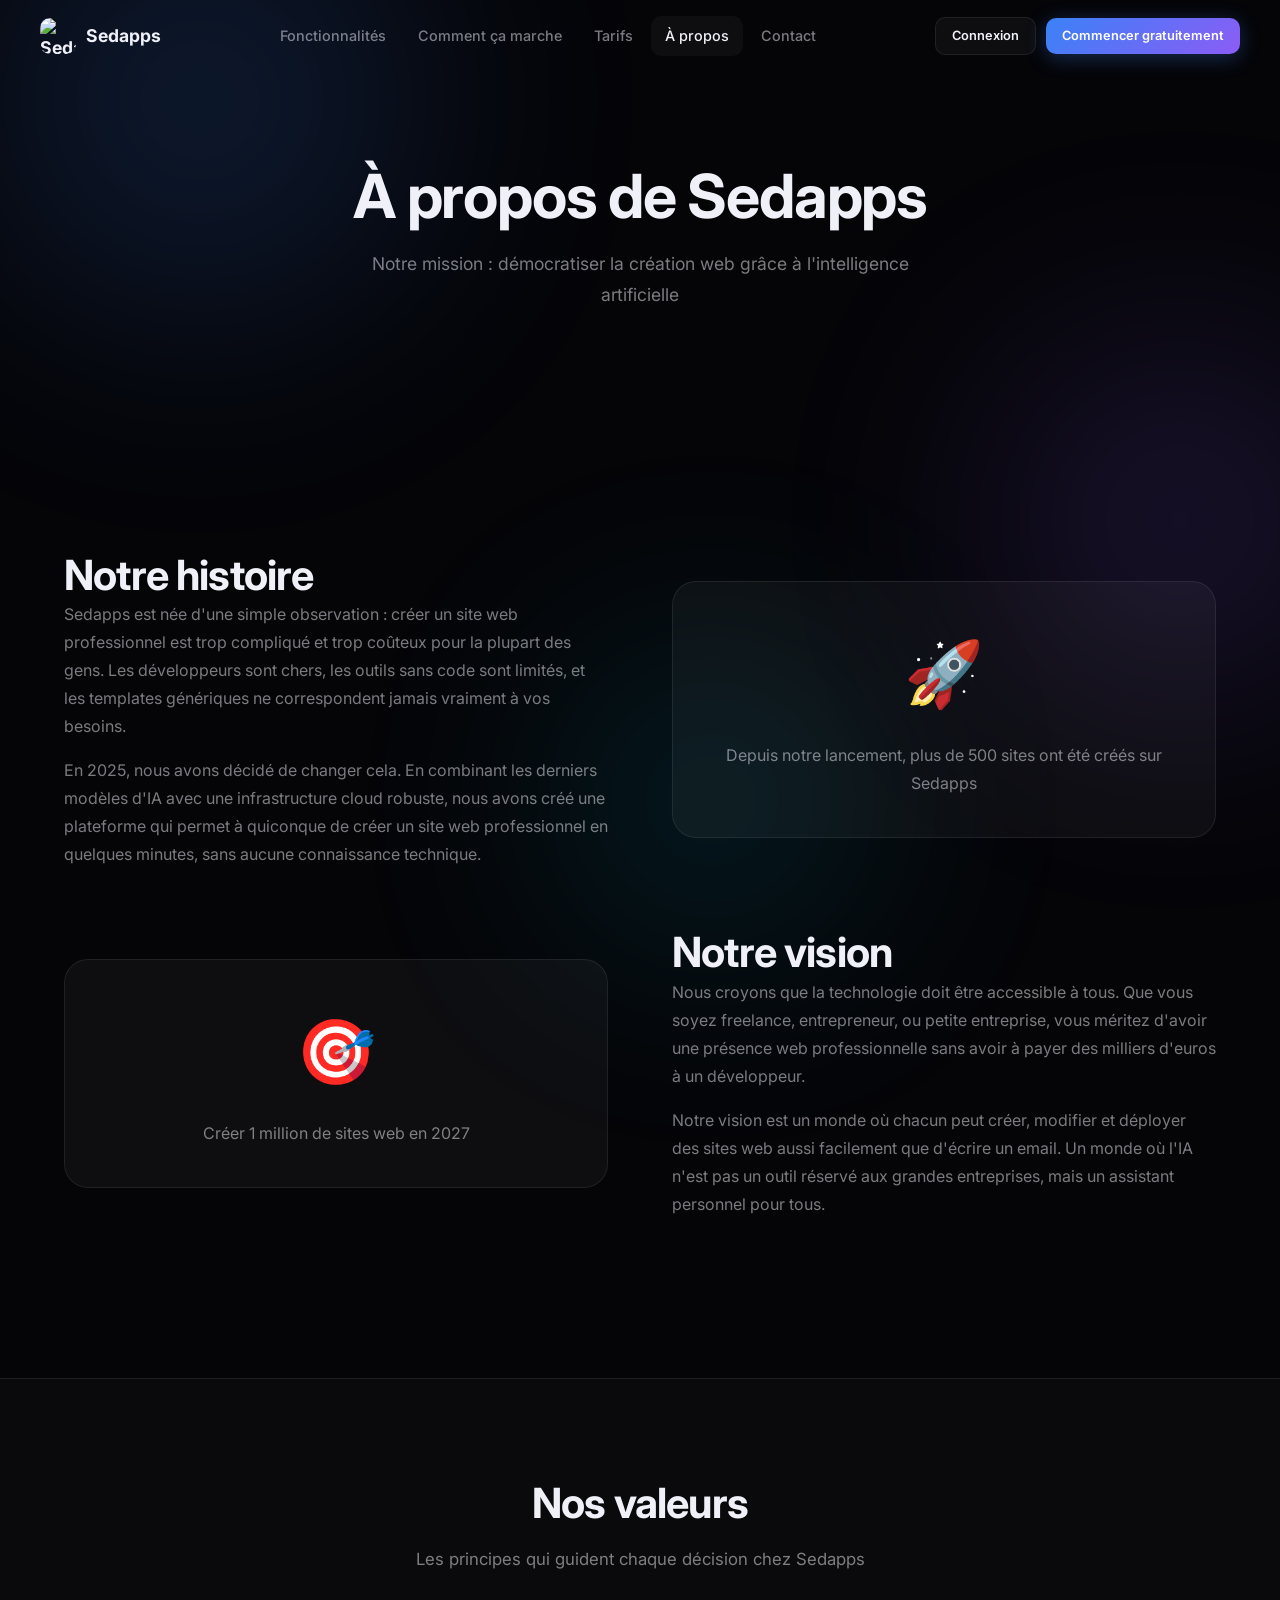
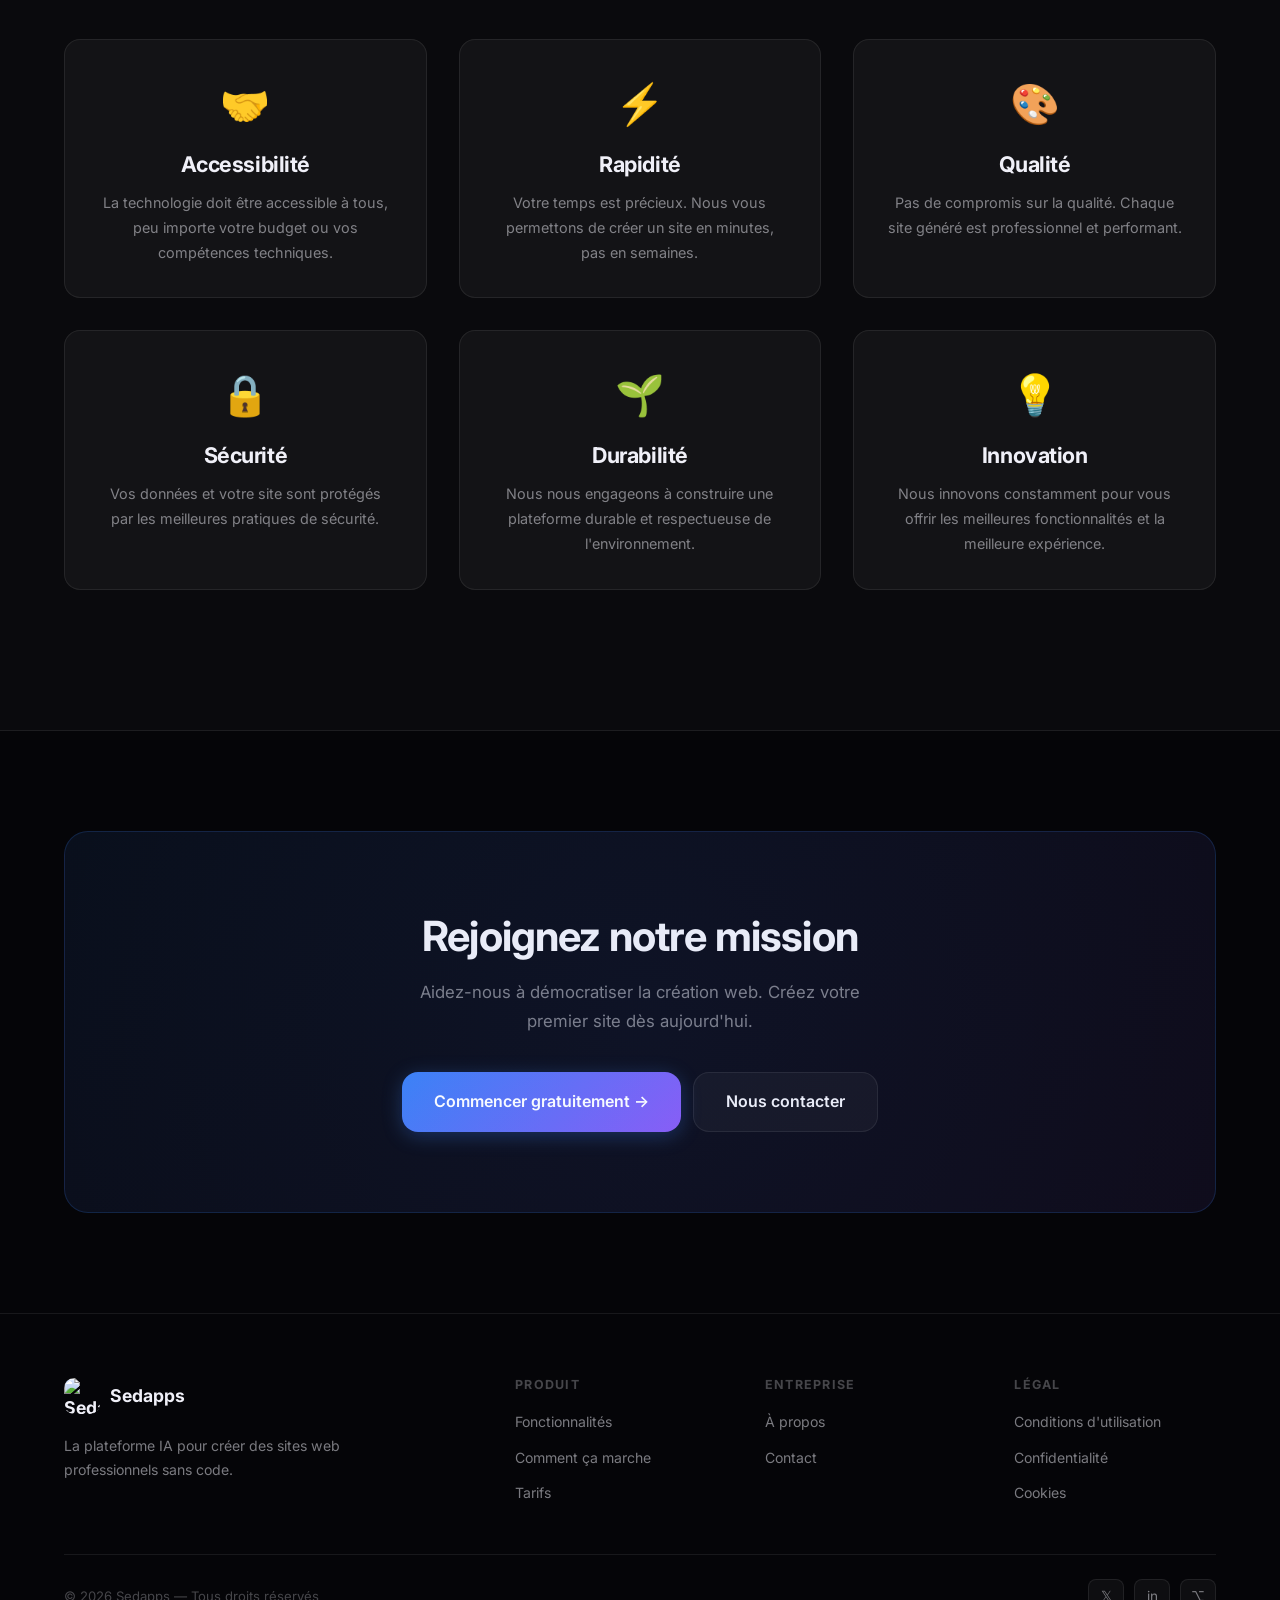
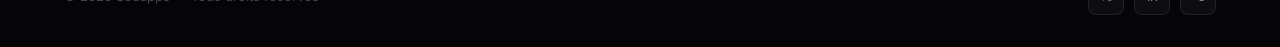
==== about.html @ 6ec0b5d5 "Add files via upload" ====
<!DOCTYPE html>
<html lang="fr">
<head>
<meta charset="UTF-8">
<meta name="viewport" content="width=device-width, initial-scale=1.0">
<title>À propos — Sedapps</title>
<meta name="description" content="Découvrez l'histoire et la mission de Sedapps">
<link rel="icon" href="img/logo-sedapps.png" type="image/png">
<link href="https://fonts.googleapis.com/css2?family=Inter:wght@400;500;600;700;800;900&display=swap" rel="stylesheet">
<link rel="stylesheet" href="shared.css">
<style>
.about-grid{display:grid;grid-template-columns:1fr 1fr;gap:64px;align-items:center;margin:60px 0}
.about-grid.rev{direction:rtl}
.about-grid.rev>*{direction:ltr}
.values-grid{display:grid;grid-template-columns:repeat(3,1fr);gap:32px;margin:40px 0}
.value-card{padding:32px;background:var(--surface);border:1px solid var(--border);border-radius:var(--r);text-align:center}
.value-card .emoji{font-size:2.5rem;margin-bottom:16px}
.value-card h3{margin-bottom:12px}
.value-card p{font-size:.9rem;color:var(--muted)}
@media(max-width:768px){.about-grid{grid-template-columns:1fr;gap:32px}.about-grid.rev{direction:ltr}.values-grid{grid-template-columns:1fr}}
</style>
</head>
<body>
<div class="amb amb-b"></div><div class="amb amb-p"></div><div class="amb amb-c"></div>

<nav class="nav" id="nav">
  <div class="nav-in">
    <a href="index.html" class="nav-logo"><div class="li"><img src="img/logo-sedapps.png" alt="Sedapps"></div><span>Sedapps</span></a>
    <div class="nav-links">
      <a href="features.html">Fonctionnalités</a>
      <a href="how-it-works.html">Comment ça marche</a>
      <a href="pricing.html">Tarifs</a>
      <a href="about.html" class="active">À propos</a>
      <a href="contact.html">Contact</a>
    </div>
    <div class="nav-cta">
      <a href="https://app.sedapps.online/" class="btn btn-s btn-sm">Connexion</a>
      <a href="https://app.sedapps.online/" class="btn btn-p btn-sm">Commencer gratuitement</a>
    </div>
    <button class="burger" id="burger"><span></span><span></span><span></span></button>
  </div>
</nav>
<div class="mob" id="mob">
  <a href="features.html">Fonctionnalités</a>
  <a href="how-it-works.html">Comment ça marche</a>
  <a href="pricing.html">Tarifs</a>
  <a href="about.html" class="active">À propos</a>
  <a href="contact.html">Contact</a>
  <div class="mob-div"></div>
  <a href="https://app.sedapps.online/">Connexion</a>
  <a href="https://app.sedapps.online/" class="btn btn-p">Commencer gratuitement →</a>
</div>

<div class="ph">
  <div class="wrap">
    <h1>À propos de Sedapps</h1>
    <p>Notre mission : démocratiser la création web grâce à l'intelligence artificielle</p>
  </div>
</div>

<section class="section">
  <div class="wrap">
    <div class="about-grid">
      <div>
        <h2>Notre histoire</h2>
        <p>Sedapps est née d'une simple observation : créer un site web professionnel est trop compliqué et trop coûteux pour la plupart des gens. Les développeurs sont chers, les outils sans code sont limités, et les templates génériques ne correspondent jamais vraiment à vos besoins.</p>
        <p style="margin-top:16px">En 2025, nous avons décidé de changer cela. En combinant les derniers modèles d'IA avec une infrastructure cloud robuste, nous avons créé une plateforme qui permet à quiconque de créer un site web professionnel en quelques minutes, sans aucune connaissance technique.</p>
      </div>
      <div style="background:var(--surface);border:1px solid var(--border);border-radius:var(--rl);padding:40px;text-align:center">
        <div style="font-size:4rem;margin-bottom:16px">🚀</div>
        <p style="color:var(--muted)">Depuis notre lancement, plus de 500 sites ont été créés sur Sedapps</p>
      </div>
    </div>

    <div class="about-grid rev">
      <div>
        <h2>Notre vision</h2>
        <p>Nous croyons que la technologie doit être accessible à tous. Que vous soyez freelance, entrepreneur, ou petite entreprise, vous méritez d'avoir une présence web professionnelle sans avoir à payer des milliers d'euros à un développeur.</p>
        <p style="margin-top:16px">Notre vision est un monde où chacun peut créer, modifier et déployer des sites web aussi facilement que d'écrire un email. Un monde où l'IA n'est pas un outil réservé aux grandes entreprises, mais un assistant personnel pour tous.</p>
      </div>
      <div style="background:var(--surface);border:1px solid var(--border);border-radius:var(--rl);padding:40px;text-align:center">
        <div style="font-size:4rem;margin-bottom:16px">🎯</div>
        <p style="color:var(--muted)">Créer 1 million de sites web en 2027</p>
      </div>
    </div>
  </div>
</section>

<section class="section" style="background:rgba(255,255,255,.02);border-top:1px solid var(--border);border-bottom:1px solid var(--border)">
  <div class="wrap">
    <div class="sh">
      <h2>Nos valeurs</h2>
      <p>Les principes qui guident chaque décision chez Sedapps</p>
    </div>
    <div class="values-grid">
      <div class="value-card">
        <div class="emoji">🤝</div>
        <h3>Accessibilité</h3>
        <p>La technologie doit être accessible à tous, peu importe votre budget ou vos compétences techniques.</p>
      </div>
      <div class="value-card">
        <div class="emoji">⚡</div>
        <h3>Rapidité</h3>
        <p>Votre temps est précieux. Nous vous permettons de créer un site en minutes, pas en semaines.</p>
      </div>
      <div class="value-card">
        <div class="emoji">🎨</div>
        <h3>Qualité</h3>
        <p>Pas de compromis sur la qualité. Chaque site généré est professionnel et performant.</p>
      </div>
      <div class="value-card">
        <div class="emoji">🔒</div>
        <h3>Sécurité</h3>
        <p>Vos données et votre site sont protégés par les meilleures pratiques de sécurité.</p>
      </div>
      <div class="value-card">
        <div class="emoji">🌱</div>
        <h3>Durabilité</h3>
        <p>Nous nous engageons à construire une plateforme durable et respectueuse de l'environnement.</p>
      </div>
      <div class="value-card">
        <div class="emoji">💡</div>
        <h3>Innovation</h3>
        <p>Nous innovons constamment pour vous offrir les meilleures fonctionnalités et la meilleure expérience.</p>
      </div>
    </div>
  </div>
</section>

<section class="section">
  <div class="wrap">
    <div class="cta-box">
      <h2>Rejoignez notre mission</h2>
      <p>Aidez-nous à démocratiser la création web. Créez votre premier site dès aujourd'hui.</p>
      <div class="cta-acts">
        <a href="https://app.sedapps.online/" class="btn btn-p btn-lg">Commencer gratuitement →</a>
        <a href="contact.html" class="btn btn-s btn-lg">Nous contacter</a>
      </div>
    </div>
  </div>
</section>

<footer class="footer">
  <div class="wrap">
    <div class="fg">
      <div class="fb"><a href="index.html" class="nav-logo" style="display:inline-flex"><div class="li"><img src="img/logo-sedapps.png" alt="Sedapps"></div><span>Sedapps</span></a><p>La plateforme IA pour créer des sites web professionnels sans code.</p></div>
      <div class="fc"><h5>Produit</h5><ul><li><a href="features.html">Fonctionnalités</a></li><li><a href="how-it-works.html">Comment ça marche</a></li><li><a href="pricing.html">Tarifs</a></li></ul></div>
      <div class="fc"><h5>Entreprise</h5><ul><li><a href="about.html">À propos</a></li><li><a href="contact.html">Contact</a></li></ul></div>
      <div class="fc"><h5>Légal</h5><ul><li><a href="terms.html">Conditions d'utilisation</a></li><li><a href="privacy.html">Confidentialité</a></li><li><a href="cookies.html">Cookies</a></li></ul></div>
    </div>
    <div class="fb-bot"><p>© 2026 Sedapps — Tous droits réservés</p><div class="fsoc"><a href="#">𝕏</a><a href="#">in</a><a href="#">⌥</a></div></div>
  </div>
</footer>
<script src="shared.js"></script>
</body>
</html>
---- shared.css ----
:root{--bg:#050508;--bg2:#0a0a12;--surface:rgba(255,255,255,0.04);--surface-h:rgba(255,255,255,0.07);--border:rgba(255,255,255,0.08);--border-h:rgba(255,255,255,0.15);--text:#f0f0f8;--muted:rgba(240,240,248,0.5);--faint:rgba(240,240,248,0.28);--blue:#3b82f6;--blue-l:#60a5fa;--cyan:#06b6d4;--purple:#8b5cf6;--green:#10b981;--r:16px;--rs:10px;--rl:24px}
*,*::before,*::after{margin:0;padding:0;box-sizing:border-box}
html{scroll-behavior:smooth}
body{background:var(--bg);color:var(--text);font-family:'Inter',-apple-system,BlinkMacSystemFont,'Segoe UI',sans-serif;line-height:1.6;overflow-x:hidden;min-height:100vh}
h1,h2,h3,h4,h5,h6{font-weight:700;line-height:1.2;letter-spacing:-.02em}
h1{font-size:clamp(2.2rem,5vw,3.8rem)}
h2{font-size:clamp(1.7rem,3.5vw,2.6rem)}
h3{font-size:clamp(1.1rem,2vw,1.35rem)}
p{color:var(--muted);line-height:1.75}
a{color:inherit;text-decoration:none}
img{max-width:100%;display:block}
ul{list-style:none}

/* AMBIENT */
.amb{position:fixed;border-radius:50%;filter:blur(120px);pointer-events:none;z-index:0;opacity:.28}
.amb-b{width:600px;height:600px;background:radial-gradient(circle,#3b82f6,transparent 70%);top:-200px;left:-100px;animation:drift 18s ease-in-out infinite alternate}
.amb-p{width:500px;height:500px;background:radial-gradient(circle,#8b5cf6,transparent 70%);top:30%;right:-150px;animation:drift 22s ease-in-out infinite alternate-reverse}
.amb-c{width:400px;height:400px;background:radial-gradient(circle,#06b6d4,transparent 70%);bottom:-100px;left:40%;animation:drift 16s ease-in-out infinite alternate}
@keyframes drift{0%{transform:translate(0,0)}100%{transform:translate(40px,30px)}}

/* LAYOUT */
.wrap{max-width:1200px;margin:0 auto;padding:0 24px;position:relative;z-index:1}
.section{padding:100px 0}
.section-sm{padding:60px 0}
.sh{text-align:center;margin-bottom:64px}
.sh p{max-width:600px;margin:16px auto 0;font-size:1.05rem}
.label{display:inline-block;font-size:.75rem;font-weight:600;letter-spacing:.12em;text-transform:uppercase;color:var(--blue-l);background:rgba(59,130,246,.1);border:1px solid rgba(59,130,246,.2);padding:4px 14px;border-radius:100px;margin-bottom:16px}
.grad{background:linear-gradient(135deg,var(--blue-l),var(--cyan),var(--purple));-webkit-background-clip:text;-webkit-text-fill-color:transparent;background-clip:text}

/* NAVBAR */
.nav{position:fixed;top:0;left:0;right:0;z-index:1000;padding:0 24px;transition:all .3s}
.nav.scrolled{background:rgba(5,5,8,.9);backdrop-filter:blur(24px);border-bottom:1px solid var(--border)}
.nav-in{max-width:1200px;margin:0 auto;display:flex;align-items:center;justify-content:space-between;height:72px}
.nav-logo{display:flex;align-items:center;gap:10px;font-weight:700;font-size:1.1rem}
.nav-logo .li{width:36px;height:36px;border-radius:10px;overflow:hidden;display:flex;align-items:center;justify-content:center;flex-shrink:0}
.nav-logo .li img{width:100%;height:100%;object-fit:contain}
.nav-links{display:flex;align-items:center;gap:4px}
.nav-links a{padding:8px 14px;border-radius:var(--rs);font-size:.9rem;font-weight:500;color:var(--muted);transition:all .2s}
.nav-links a:hover,.nav-links a.active{color:var(--text);background:var(--surface)}
.nav-cta{display:flex;align-items:center;gap:10px}
.burger{display:none;flex-direction:column;gap:5px;cursor:pointer;padding:8px;background:none;border:none}
.burger span{display:block;width:22px;height:2px;background:var(--text);border-radius:2px;transition:all .3s}
.burger.open span:nth-child(1){transform:translateY(7px) rotate(45deg)}
.burger.open span:nth-child(2){opacity:0}
.burger.open span:nth-child(3){transform:translateY(-7px) rotate(-45deg)}
.mob{display:none;position:fixed;top:72px;left:0;right:0;bottom:0;background:rgba(5,5,8,.97);backdrop-filter:blur(24px);padding:24px;flex-direction:column;gap:6px;z-index:999;overflow-y:auto}
.mob.open{display:flex}
.mob a{padding:14px 16px;border-radius:var(--rs);font-size:1rem;font-weight:500;color:var(--muted);border:1px solid transparent;transition:all .2s}
.mob a:hover{color:var(--text);border-color:var(--border);background:var(--surface)}
.mob .btn-p{margin-top:12px;text-align:center;justify-content:center}
.mob-div{height:1px;background:var(--border);margin:8px 0}

/* BUTTONS */
.btn{display:inline-flex;align-items:center;gap:8px;padding:12px 24px;border-radius:var(--rs);font-size:.9rem;font-weight:600;cursor:pointer;border:none;transition:all .2s;text-decoration:none;white-space:nowrap}
.btn-p{background:linear-gradient(135deg,var(--blue),var(--purple));color:#fff;box-shadow:0 4px 20px rgba(59,130,246,.3)}
.btn-p:hover{transform:translateY(-1px);box-shadow:0 8px 30px rgba(59,130,246,.4)}
.btn-s{background:var(--surface);color:var(--text);border:1px solid var(--border)}
.btn-s:hover{background:var(--surface-h);border-color:var(--border-h)}
.btn-lg{padding:16px 32px;font-size:1rem;border-radius:var(--r)}
.btn-sm{padding:8px 16px;font-size:.8rem}
.btn-full{width:100%;justify-content:center}

/* CARDS */
.card{padding:32px;border-radius:var(--r);background:var(--surface);border:1px solid var(--border);transition:all .3s}
.card:hover{transform:translateY(-4px);border-color:var(--border-h);box-shadow:0 8px 32px rgba(0,0,0,.4)}
.icon-box{width:48px;height:48px;border-radius:12px;margin-bottom:20px;display:flex;align-items:center;justify-content:center;font-size:1.3rem}
.ib-b{background:rgba(59,130,246,.1);border:1px solid rgba(59,130,246,.2)}
.ib-c{background:rgba(6,182,212,.1);border:1px solid rgba(6,182,212,.2)}
.ib-p{background:rgba(139,92,246,.1);border:1px solid rgba(139,92,246,.2)}
.ib-g{background:rgba(16,185,129,.1);border:1px solid rgba(16,185,129,.2)}
.ib-o{background:rgba(249,115,22,.1);border:1px solid rgba(249,115,22,.2)}
.ib-pk{background:rgba(236,72,153,.1);border:1px solid rgba(236,72,153,.2)}

/* PAGE HERO */
.ph{padding:160px 0 80px;text-align:center;position:relative}
.ph h1{margin-bottom:16px}
.ph p{font-size:1.1rem;max-width:600px;margin:0 auto}

/* FOOTER */
.footer{border-top:1px solid var(--border);padding:64px 0 32px;position:relative;z-index:1}
.fg{display:grid;grid-template-columns:2fr 1fr 1fr 1fr;gap:48px;margin-bottom:48px}
.fb p{font-size:.88rem;margin-top:12px;max-width:280px}
.fc h5{font-size:.78rem;font-weight:700;text-transform:uppercase;letter-spacing:.1em;color:var(--faint);margin-bottom:16px}
.fc ul{display:flex;flex-direction:column;gap:10px}
.fc ul li a{font-size:.88rem;color:var(--muted);transition:color .2s}
.fc ul li a:hover{color:var(--text)}
.fb-bot{border-top:1px solid var(--border);padding-top:24px;display:flex;align-items:center;justify-content:space-between;flex-wrap:wrap;gap:12px}
.fb-bot p{font-size:.82rem;color:var(--faint)}
.fsoc{display:flex;gap:10px}
.fsoc a{width:36px;height:36px;border-radius:8px;background:var(--surface);border:1px solid var(--border);display:flex;align-items:center;justify-content:center;font-size:.85rem;color:var(--muted);transition:all .2s}
.fsoc a:hover{color:var(--text);border-color:var(--border-h)}

/* CTA BOX */
.cta-box{background:linear-gradient(135deg,rgba(59,130,246,.08),rgba(139,92,246,.08));border:1px solid rgba(59,130,246,.2);border-radius:var(--rl);padding:80px 40px;text-align:center;position:relative;overflow:hidden}
.cta-box::before{content:'';position:absolute;top:-50%;left:-50%;width:200%;height:200%;background:radial-gradient(circle at center,rgba(59,130,246,.05),transparent 60%);pointer-events:none}
.cta-box h2{margin-bottom:16px}
.cta-box p{max-width:500px;margin:0 auto 36px;font-size:1.05rem}
.cta-acts{display:flex;gap:12px;justify-content:center;flex-wrap:wrap}

/* LEGAL */
.legal{max-width:800px;margin:0 auto;padding:40px 0 100px}
.legal h2{font-size:1.3rem;margin:40px 0 12px;color:var(--text)}
.legal h3{font-size:1rem;margin:24px 0 8px;color:var(--text)}
.legal p{margin-bottom:16px;font-size:.92rem}
.legal ul{padding-left:20px;margin-bottom:16px}
.legal ul li{font-size:.92rem;color:var(--muted);margin-bottom:8px;list-style:disc}
.toc{background:var(--surface);border:1px solid var(--border);border-radius:var(--r);padding:24px;margin-bottom:48px}
.toc h4{font-size:.82rem;font-weight:700;text-transform:uppercase;letter-spacing:.08em;color:var(--faint);margin-bottom:12px}
.toc ol{padding-left:20px}
.toc ol li{font-size:.88rem;color:var(--muted);margin-bottom:6px;list-style:decimal}
.toc ol li a{color:var(--blue-l)}
.toc ol li a:hover{text-decoration:underline}
.date{font-size:.82rem;color:var(--faint);margin-bottom:32px}

/* BREADCRUMB */
.bc{display:flex;align-items:center;gap:8px;font-size:.82rem;color:var(--faint);margin-bottom:24px}
.bc a{color:var(--muted);transition:color .2s}
.bc a:hover{color:var(--text)}

/* STATS */
.stats-row{display:flex;justify-content:space-around;flex-wrap:wrap;gap:32px;padding:48px 0}
.stat .num{font-size:2.4rem;font-weight:800;color:var(--text);display:block}
.stat .lbl{font-size:.82rem;color:var(--faint)}

/* FAQ */
.faq{display:flex;flex-direction:column;gap:12px;max-width:800px;margin:0 auto}
.faq-item{background:var(--surface);border:1px solid var(--border);border-radius:var(--r);overflow:hidden}
.faq-q{width:100%;background:none;border:none;padding:20px 24px;display:flex;align-items:center;justify-content:space-between;cursor:pointer;color:var(--text);font-size:.95rem;font-weight:600;text-align:left;transition:background .2s;font-family:inherit}
.faq-q:hover{background:var(--surface-h)}
.faq-q .ico{font-size:1.2rem;transition:transform .3s;flex-shrink:0;color:var(--muted)}
.faq-a{padding:0 24px;max-height:0;overflow:hidden;transition:all .35s}
.faq-a.open{max-height:300px;padding:0 24px 20px}
.faq-a p{font-size:.9rem}

/* RESPONSIVE */
@media(max-width:1024px){.fg{grid-template-columns:1fr 1fr;gap:32px}}
@media(max-width:768px){
  .nav-links,.nav-cta{display:none}
  .burger{display:flex}
  .fg{grid-template-columns:1fr 1fr;gap:24px}
  .stats-row{gap:20px}
  .cta-box{padding:48px 24px}
  .ph{padding:120px 0 60px}
}
@media(max-width:480px){
  .fg{grid-template-columns:1fr}
  .wrap{padding:0 16px}
  .section{padding:64px 0}
}
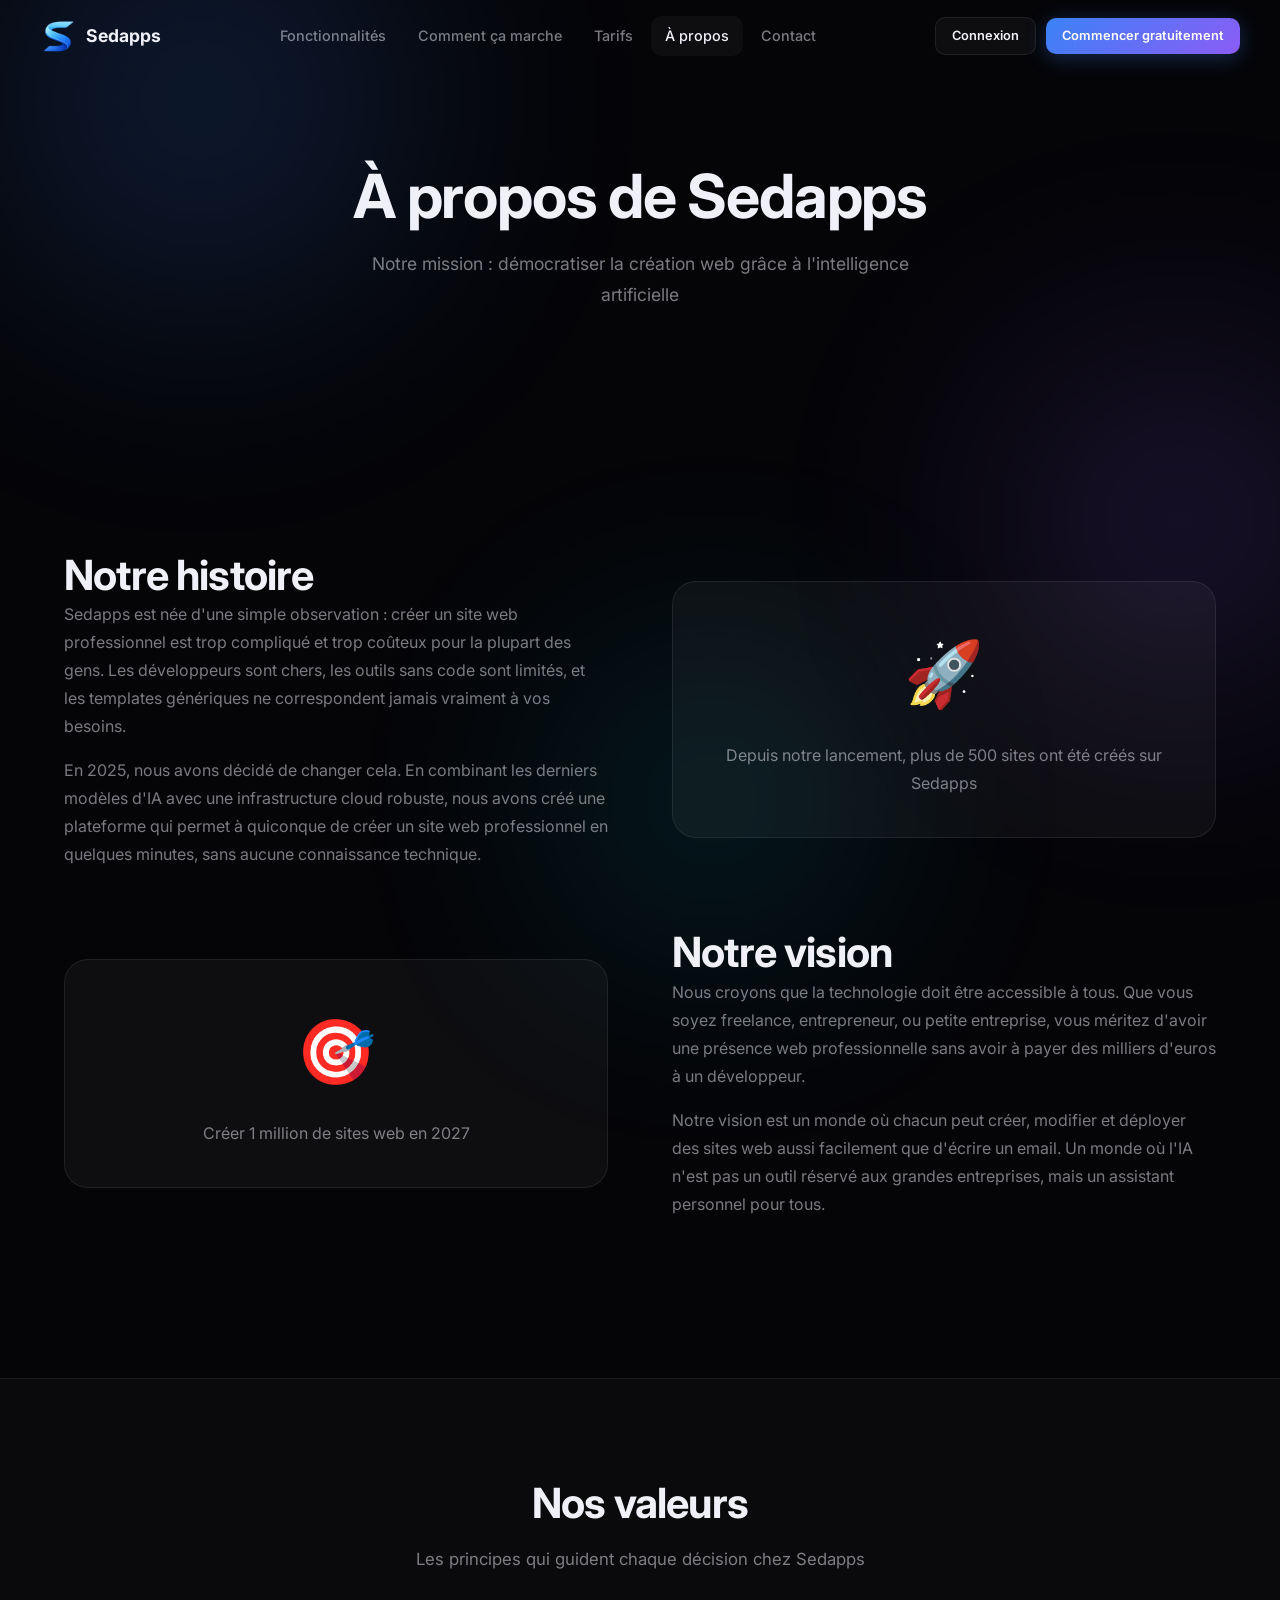
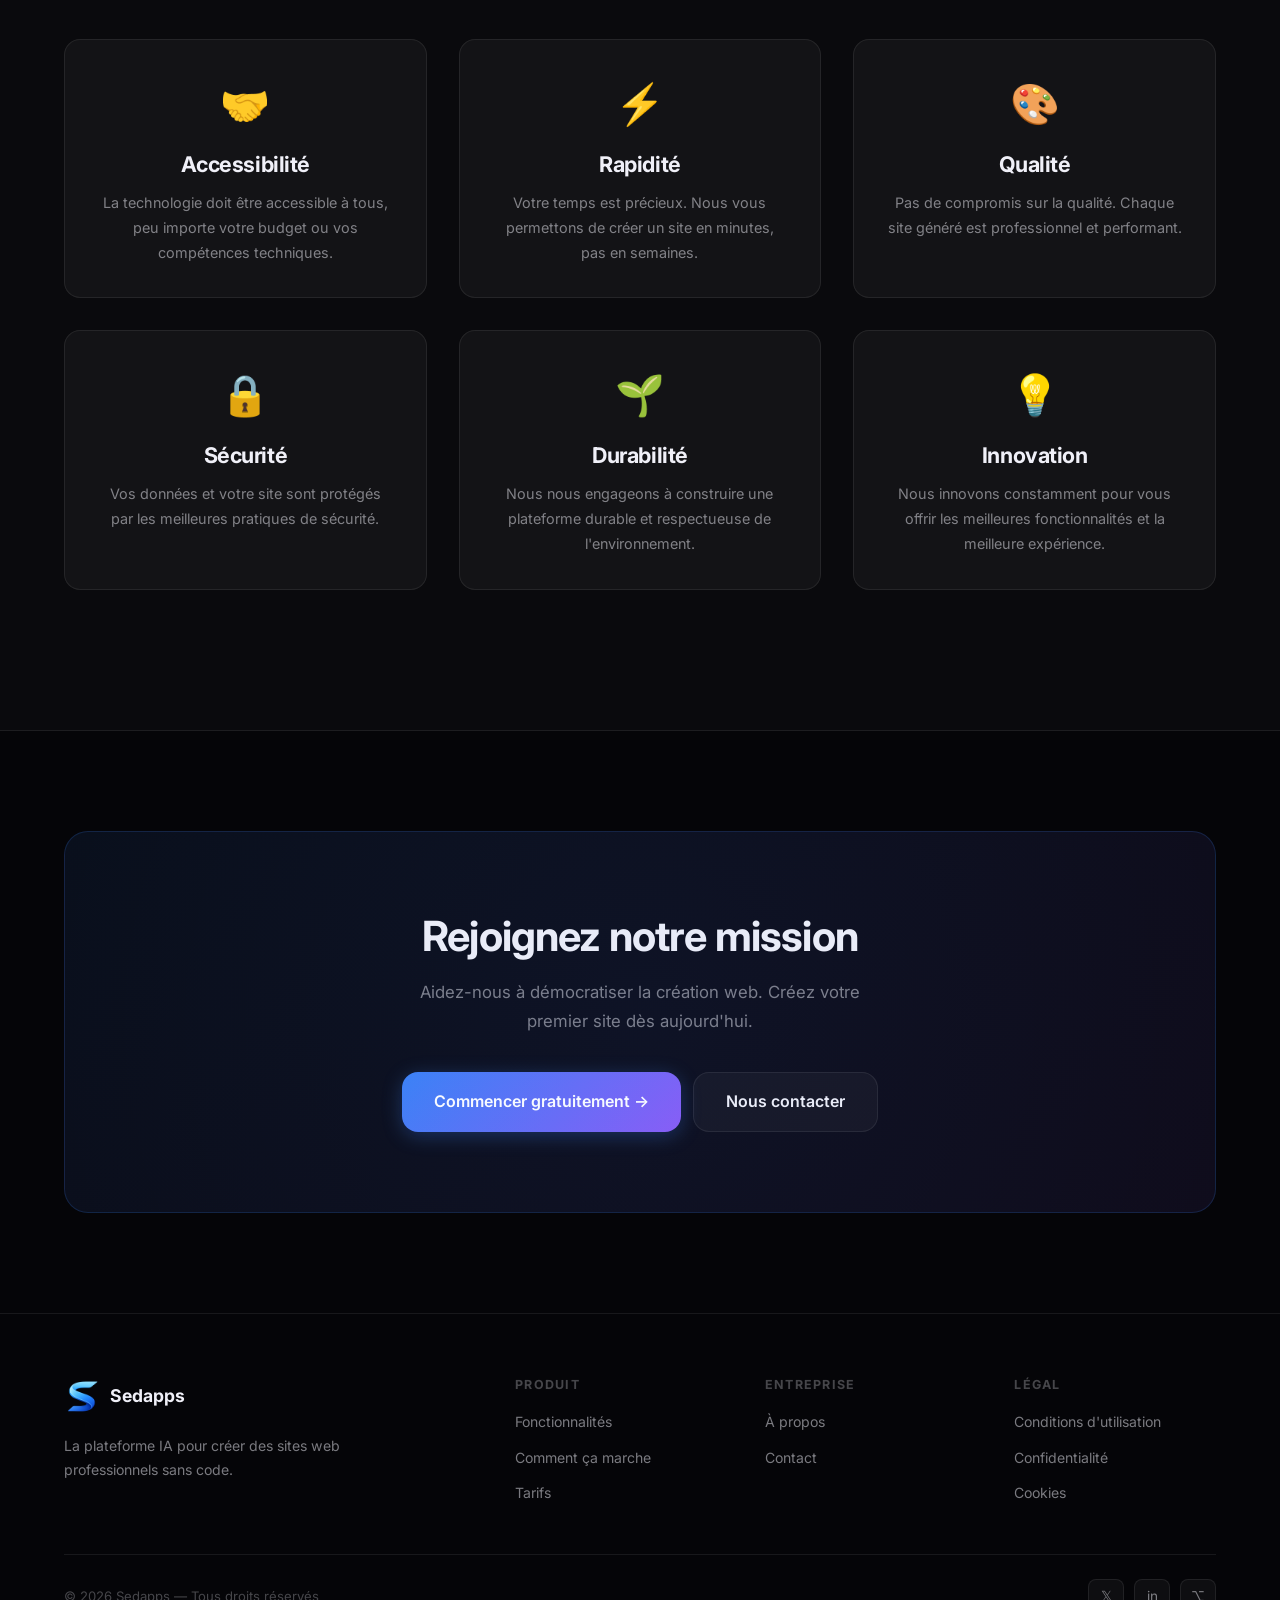
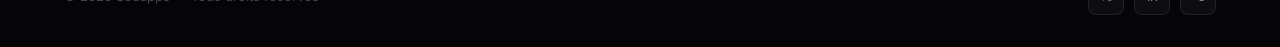
==== commit 6b1620a7: "Add files via upload" ====
--- a/about.html
+++ b/about.html
@@ -5,7 +5,7 @@
 <meta name="viewport" content="width=device-width, initial-scale=1.0">
 <title>À propos — Sedapps</title>
 <meta name="description" content="Découvrez l'histoire et la mission de Sedapps">
-<link rel="icon" href="img/logo-sedapps.png" type="image/png">
+<link rel="icon" href="logo-sedapps.png" type="image/png">
 <link href="https://fonts.googleapis.com/css2?family=Inter:wght@400;500;600;700;800;900&display=swap" rel="stylesheet">
 <link rel="stylesheet" href="shared.css">
 <style>
@@ -25,7 +25,7 @@
 
 <nav class="nav" id="nav">
   <div class="nav-in">
-    <a href="index.html" class="nav-logo"><div class="li"><img src="img/logo-sedapps.png" alt="Sedapps"></div><span>Sedapps</span></a>
+    <a href="index.html" class="nav-logo"><div class="li"><img src="logo-sedapps.png" alt="Sedapps"></div><span>Sedapps</span></a>
     <div class="nav-links">
       <a href="features.html">Fonctionnalités</a>
       <a href="how-it-works.html">Comment ça marche</a>
@@ -143,7 +143,7 @@
 <footer class="footer">
   <div class="wrap">
     <div class="fg">
-      <div class="fb"><a href="index.html" class="nav-logo" style="display:inline-flex"><div class="li"><img src="img/logo-sedapps.png" alt="Sedapps"></div><span>Sedapps</span></a><p>La plateforme IA pour créer des sites web professionnels sans code.</p></div>
+      <div class="fb"><a href="index.html" class="nav-logo" style="display:inline-flex"><div class="li"><img src="logo-sedapps.png" alt="Sedapps"></div><span>Sedapps</span></a><p>La plateforme IA pour créer des sites web professionnels sans code.</p></div>
       <div class="fc"><h5>Produit</h5><ul><li><a href="features.html">Fonctionnalités</a></li><li><a href="how-it-works.html">Comment ça marche</a></li><li><a href="pricing.html">Tarifs</a></li></ul></div>
       <div class="fc"><h5>Entreprise</h5><ul><li><a href="about.html">À propos</a></li><li><a href="contact.html">Contact</a></li></ul></div>
       <div class="fc"><h5>Légal</h5><ul><li><a href="terms.html">Conditions d'utilisation</a></li><li><a href="privacy.html">Confidentialité</a></li><li><a href="cookies.html">Cookies</a></li></ul></div>
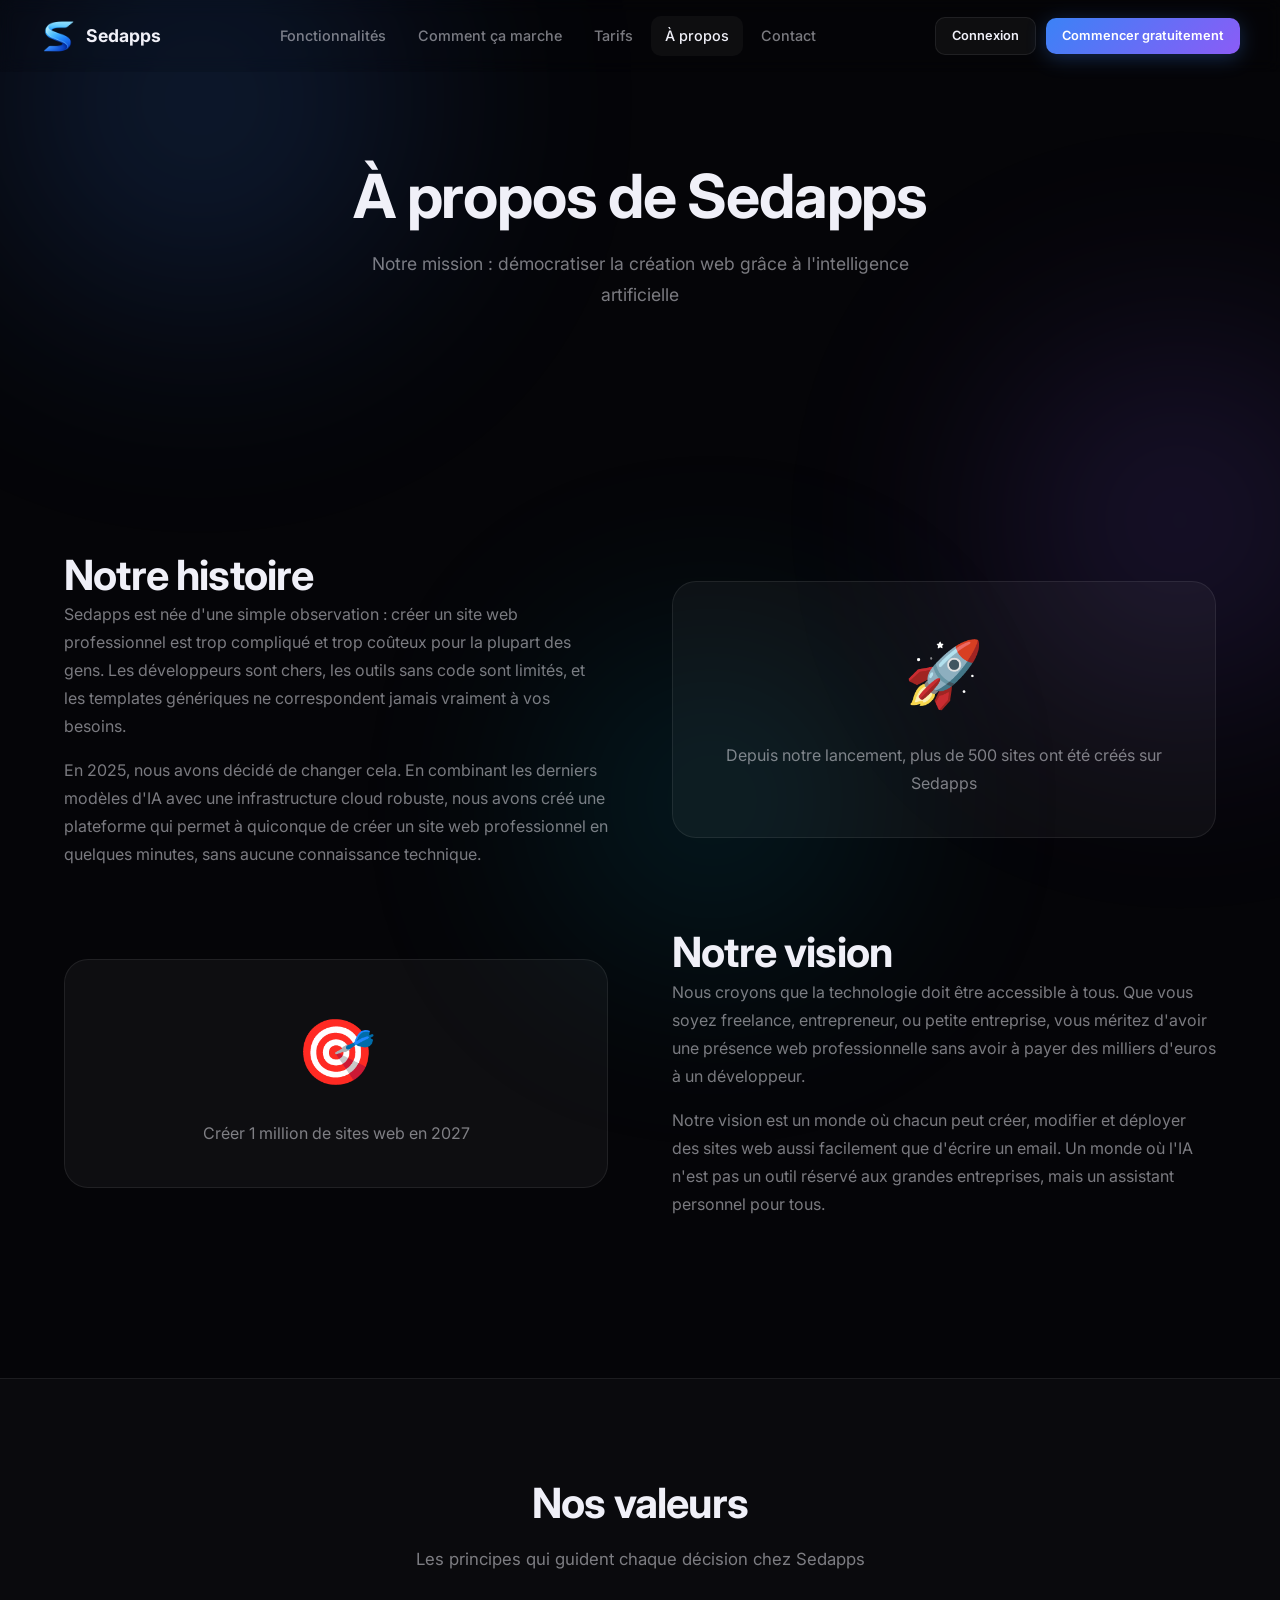
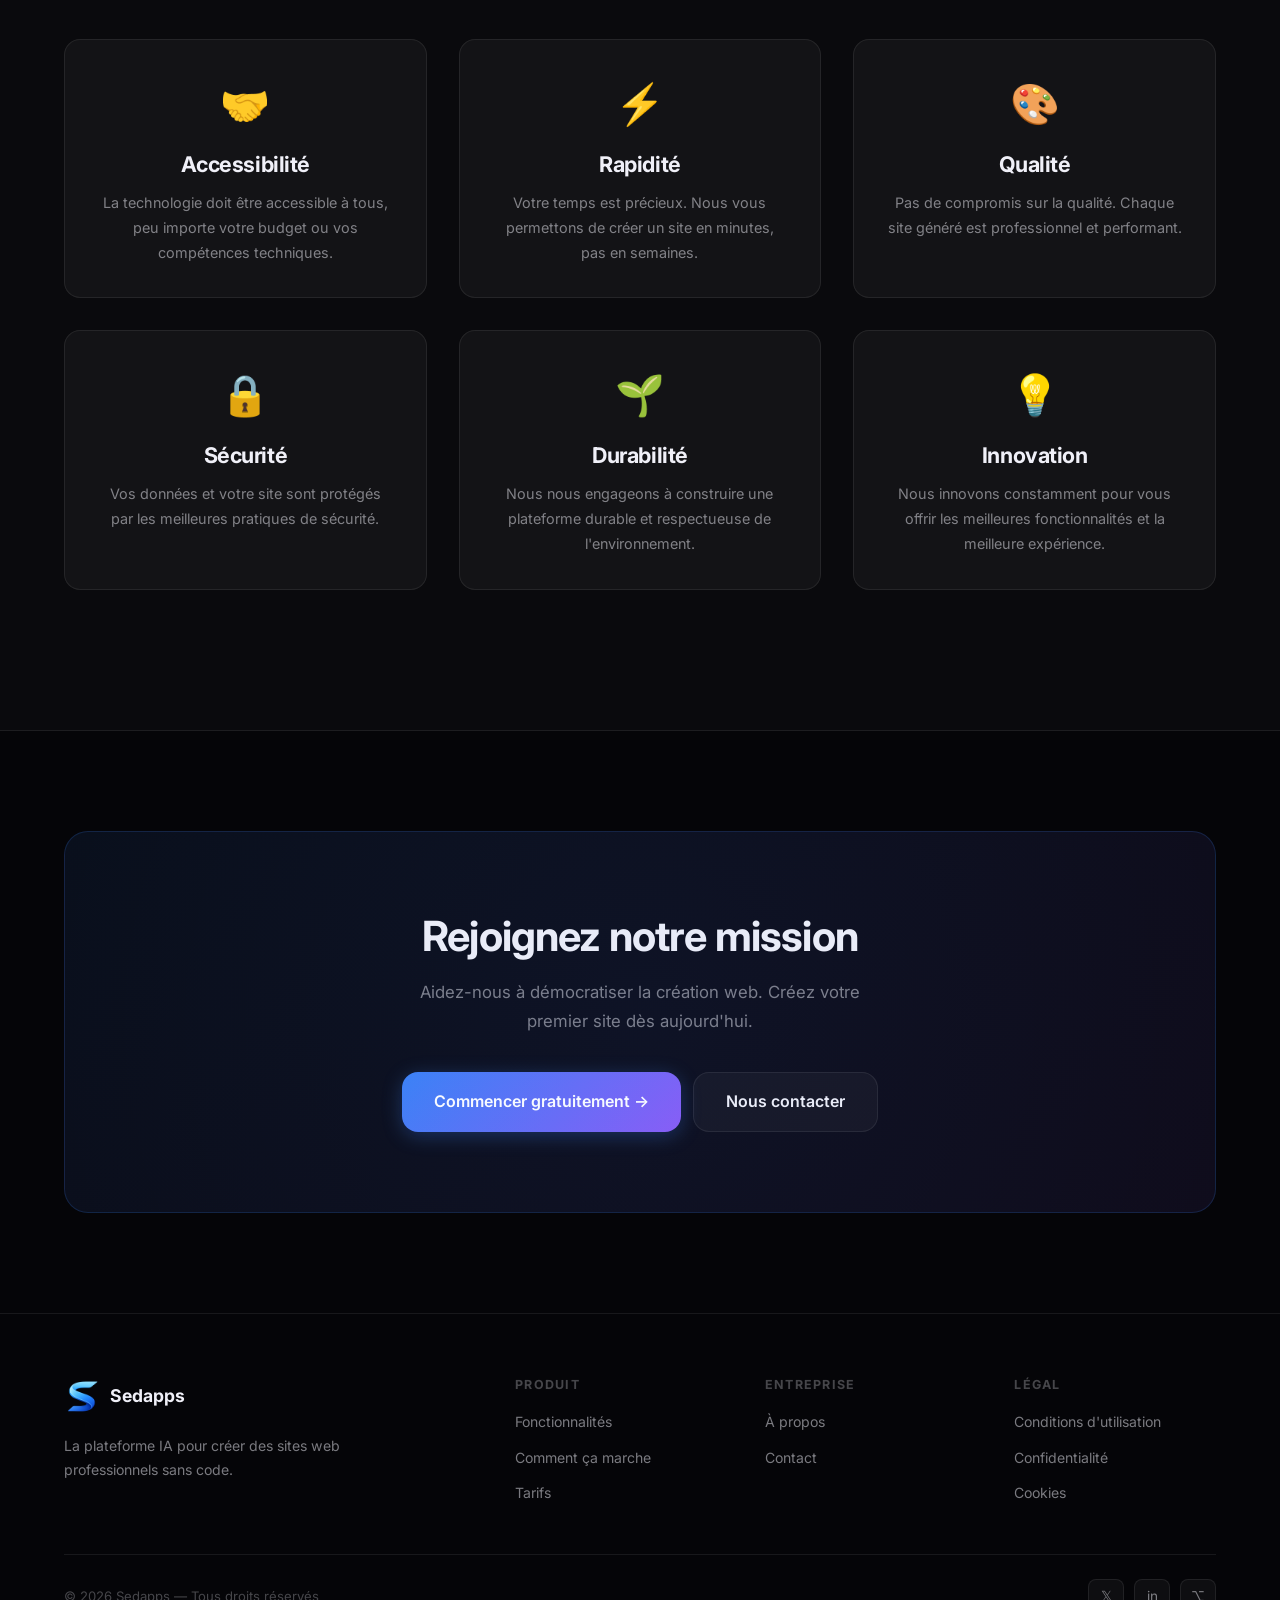
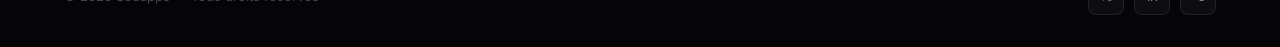
==== commit 3f20961a: "Add files via upload" ====
--- a/about.html
+++ b/about.html
@@ -151,6 +151,6 @@
     <div class="fb-bot"><p>© 2026 Sedapps — Tous droits réservés</p><div class="fsoc"><a href="#">𝕏</a><a href="#">in</a><a href="#">⌥</a></div></div>
   </div>
 </footer>
-<script src="shared.js"></script>
+<script src="script.js"></script>
 </body>
 </html>
--- a/shared.css
+++ b/shared.css
@@ -28,7 +28,7 @@
 .grad{background:linear-gradient(135deg,var(--blue-l),var(--cyan),var(--purple));-webkit-background-clip:text;-webkit-text-fill-color:transparent;background-clip:text}
 
 /* NAVBAR */
-.nav{position:fixed;top:0;left:0;right:0;z-index:1000;padding:0 24px;transition:all .3s}
+.nav{position:fixed;top:0;left:0;right:0;z-index:1000;padding:0 24px;transition:all .3s;background:rgba(5,5,8,.1);backdrop-filter:blur(8px)}
 .nav.scrolled{background:rgba(5,5,8,.9);backdrop-filter:blur(24px);border-bottom:1px solid var(--border)}
 .nav-in{max-width:1200px;margin:0 auto;display:flex;align-items:center;justify-content:space-between;height:72px}
 .nav-logo{display:flex;align-items:center;gap:10px;font-weight:700;font-size:1.1rem}
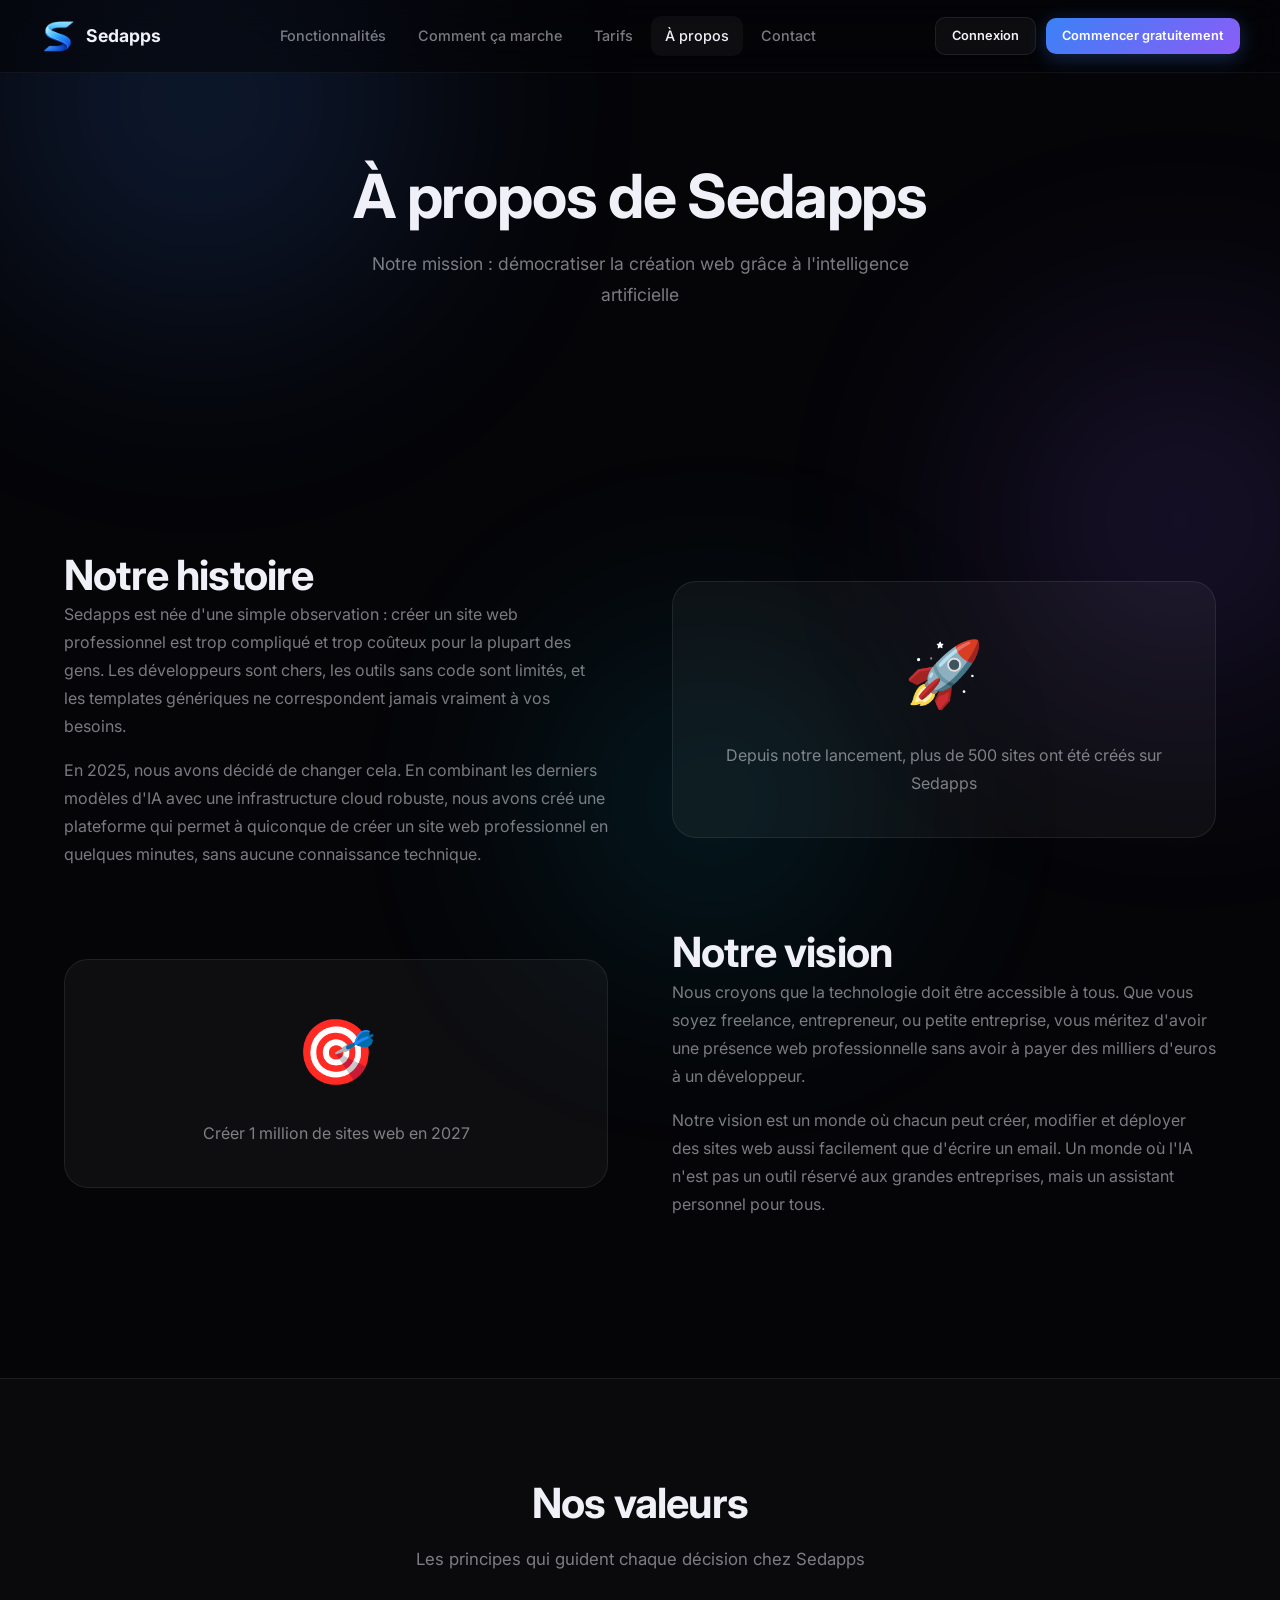
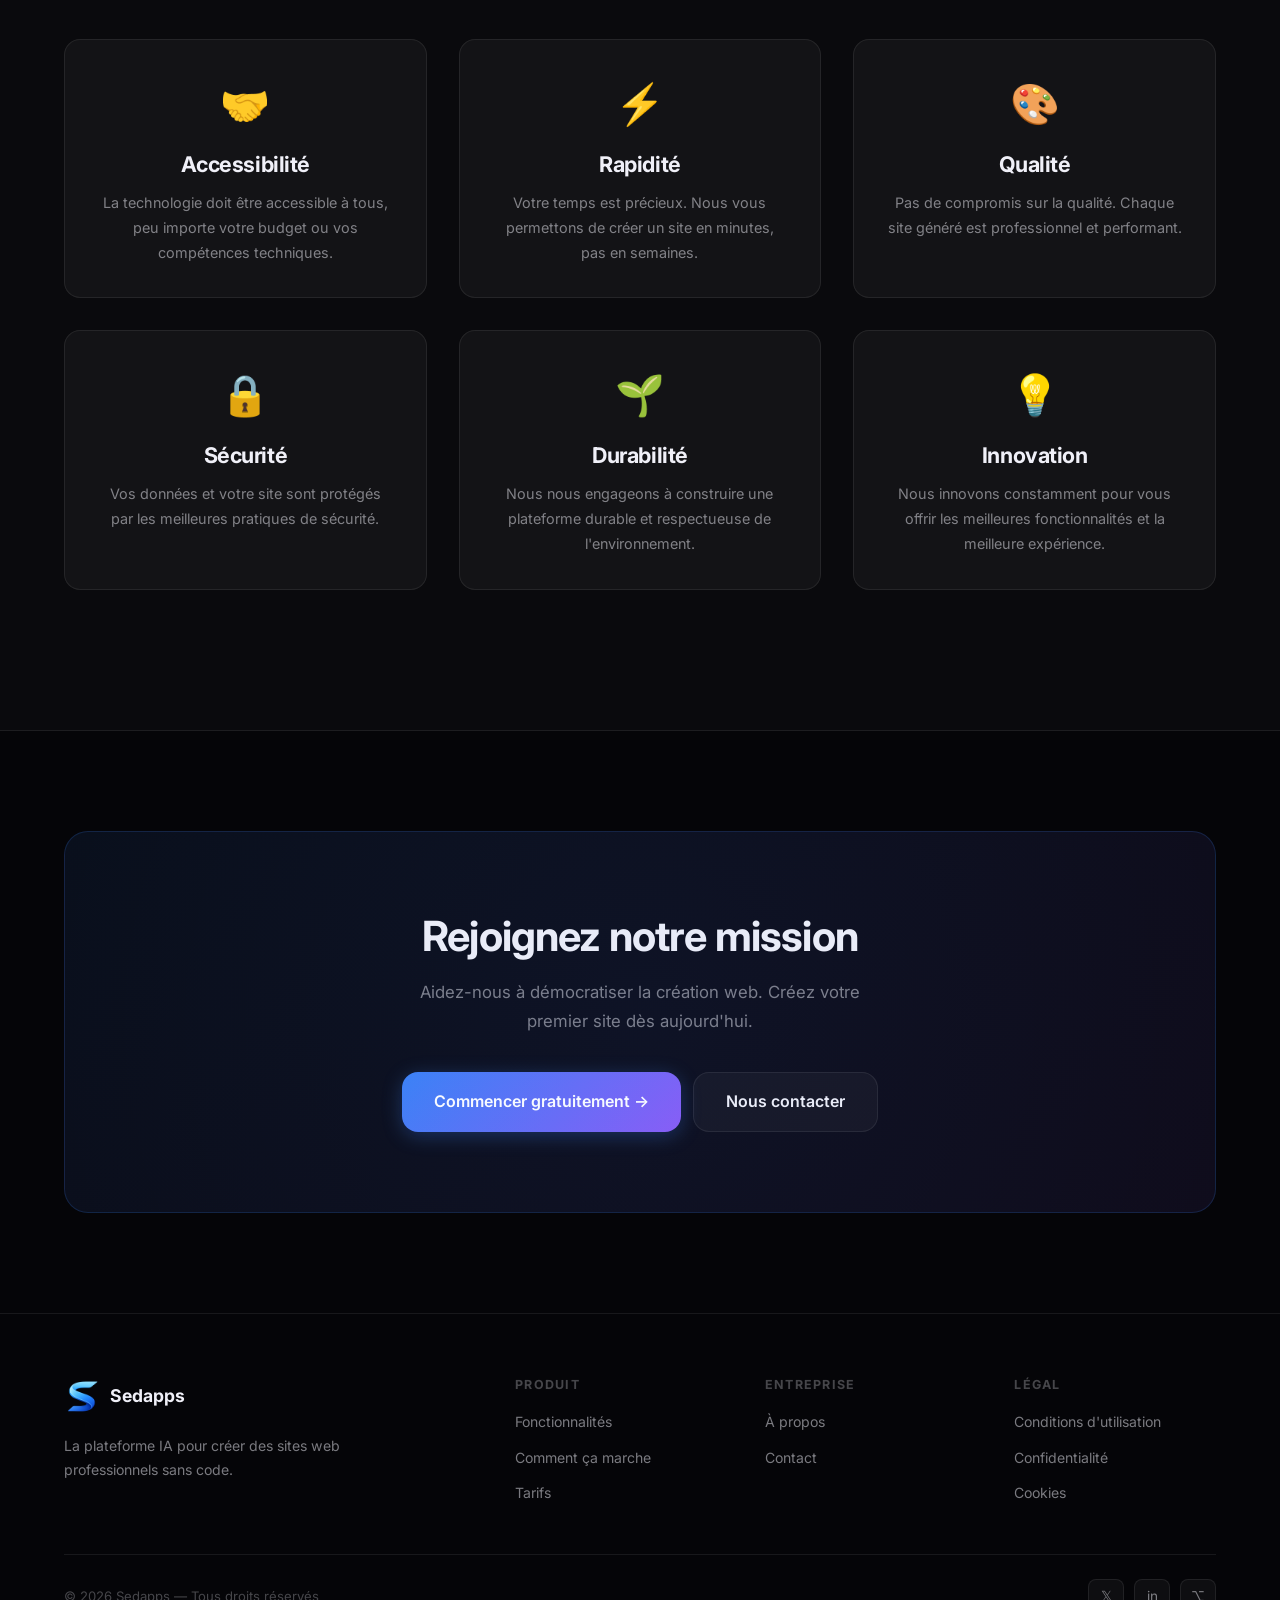
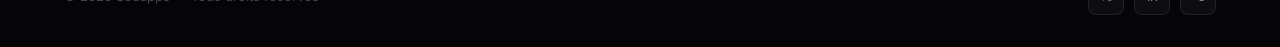
==== commit 2a62c178: "Add files via upload" ====
--- a/about.html
+++ b/about.html
@@ -151,6 +151,6 @@
     <div class="fb-bot"><p>© 2026 Sedapps — Tous droits réservés</p><div class="fsoc"><a href="#">𝕏</a><a href="#">in</a><a href="#">⌥</a></div></div>
   </div>
 </footer>
-<script src="script.js"></script>
+<script src="shared.js"></script>
 </body>
 </html>
--- a/shared.css
+++ b/shared.css
@@ -2,6 +2,7 @@
 *,*::before,*::after{margin:0;padding:0;box-sizing:border-box}
 html{scroll-behavior:smooth}
 body{background:var(--bg);color:var(--text);font-family:'Inter',-apple-system,BlinkMacSystemFont,'Segoe UI',sans-serif;line-height:1.6;overflow-x:hidden;min-height:100vh}
+body.no-scroll{overflow:hidden}
 h1,h2,h3,h4,h5,h6{font-weight:700;line-height:1.2;letter-spacing:-.02em}
 h1{font-size:clamp(2.2rem,5vw,3.8rem)}
 h2{font-size:clamp(1.7rem,3.5vw,2.6rem)}
@@ -28,8 +29,8 @@
 .grad{background:linear-gradient(135deg,var(--blue-l),var(--cyan),var(--purple));-webkit-background-clip:text;-webkit-text-fill-color:transparent;background-clip:text}
 
 /* NAVBAR */
-.nav{position:fixed;top:0;left:0;right:0;z-index:1000;padding:0 24px;transition:all .3s;background:rgba(5,5,8,.1);backdrop-filter:blur(8px)}
-.nav.scrolled{background:rgba(5,5,8,.9);backdrop-filter:blur(24px);border-bottom:1px solid var(--border)}
+.nav{position:fixed;top:0;left:0;right:0;z-index:1000;padding:0 24px;transition:all .3s;background:rgba(5,5,8,.55);border-bottom:1px solid rgba(255,255,255,.05);backdrop-filter:blur(18px)}
+.nav.scrolled{background:rgba(5,5,8,.92);backdrop-filter:blur(24px);border-bottom:1px solid var(--border)}
 .nav-in{max-width:1200px;margin:0 auto;display:flex;align-items:center;justify-content:space-between;height:72px}
 .nav-logo{display:flex;align-items:center;gap:10px;font-weight:700;font-size:1.1rem}
 .nav-logo .li{width:36px;height:36px;border-radius:10px;overflow:hidden;display:flex;align-items:center;justify-content:center;flex-shrink:0}
